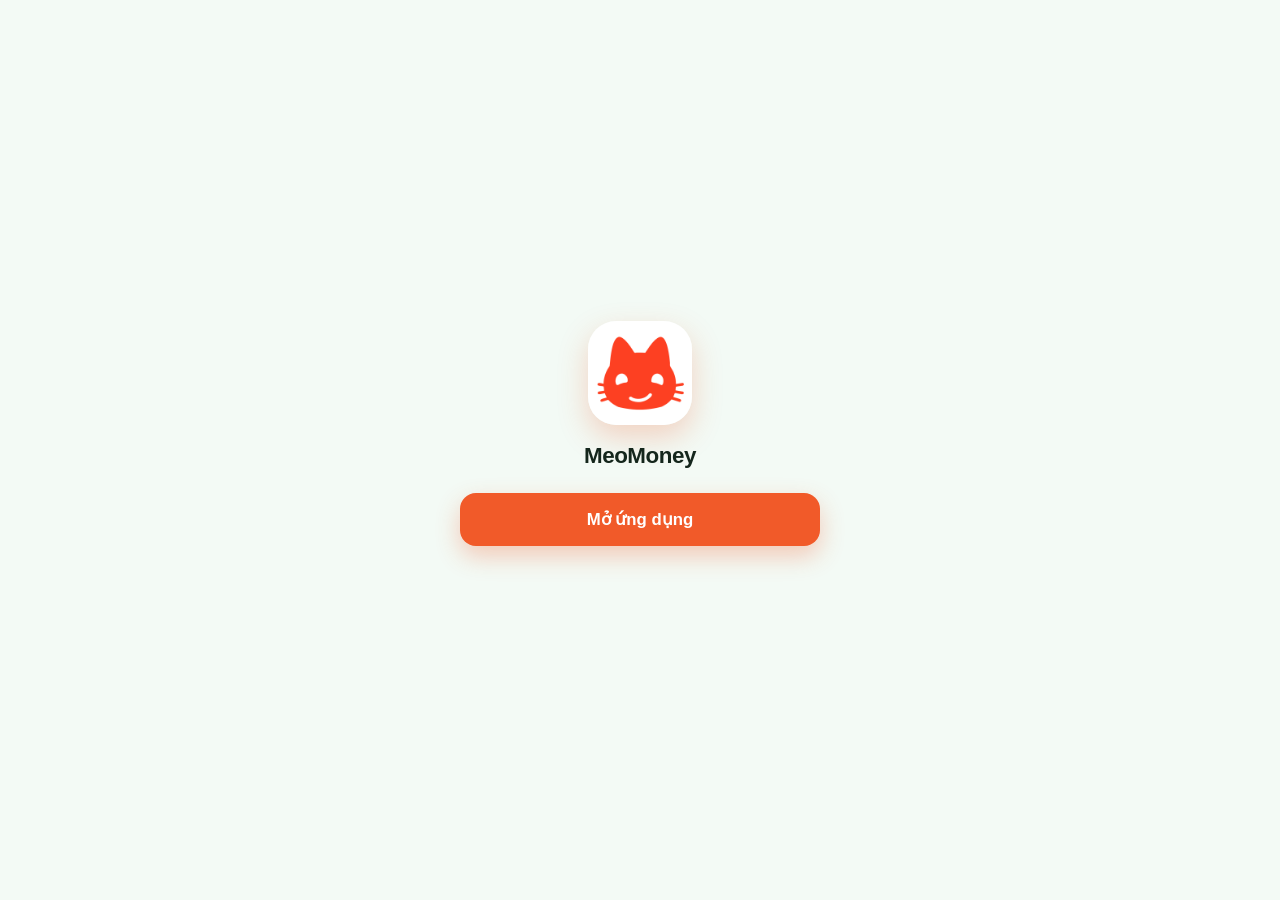
==== store.html @ c327f437 "Add store.html: minimal install page with Android/iOS-specific flow Co-Authored-By: Claude Sonnet 5 " ====
<!DOCTYPE html>
<html lang="vi">
<head>
<meta charset="UTF-8" />
<meta name="viewport" content="width=device-width, initial-scale=1, viewport-fit=cover" />
<title>MeoMoney</title>
<link rel="icon" href="icons/favicon-32.png" />
<style>
  :root {
    --bg: #f3faf5;
    --primary: #f15a29;
    --primary-dark: #c8451d;
    --text: #14261c;
    --text-muted: #6b7c73;
    --surface: #ffffff;
  }
  * { box-sizing: border-box; -webkit-tap-highlight-color: transparent; }
  html, body {
    margin: 0;
    height: 100%;
    background: var(--bg);
    color: var(--text);
    font-family: -apple-system, BlinkMacSystemFont, "Segoe UI", Roboto, sans-serif;
    touch-action: manipulation;
  }
  body {
    display: flex;
    align-items: center;
    justify-content: center;
    min-height: 100dvh;
    padding: 24px;
  }
  .card {
    width: 100%;
    max-width: 360px;
    display: flex;
    flex-direction: column;
    align-items: center;
    text-align: center;
    gap: 18px;
  }
  .icon {
    width: 104px;
    height: 104px;
    border-radius: 28px;
    box-shadow: 0 12px 30px rgba(241, 90, 41, 0.25);
  }
  h1 {
    margin: 0;
    font-size: 1.4rem;
    font-weight: 800;
    letter-spacing: -0.02em;
  }
  .btn {
    width: 100%;
    padding: 16px;
    border: none;
    border-radius: 16px;
    font-size: 1.05rem;
    font-weight: 700;
    cursor: pointer;
    transition: transform 0.15s ease, opacity 0.15s ease;
  }
  .btn:active { transform: scale(0.97); }
  .btn-primary {
    background: var(--primary);
    color: #fff;
    box-shadow: 0 10px 24px rgba(241, 90, 41, 0.3);
  }
  .btn-ghost {
    background: transparent;
    color: var(--text-muted);
    font-weight: 600;
    font-size: 0.95rem;
    padding: 8px;
  }
  .btn-link {
    background: var(--surface);
    color: var(--primary);
    border: 2px solid var(--primary);
  }
  .actions {
    width: 100%;
    display: flex;
    flex-direction: column;
    gap: 10px;
    margin-top: 6px;
  }
  .hint {
    font-size: 0.82rem;
    color: var(--text-muted);
    min-height: 1.2em;
  }

  .overlay {
    position: fixed;
    inset: 0;
    background: rgba(20, 38, 28, 0.55);
    display: flex;
    align-items: center;
    justify-content: center;
    padding: 20px;
    opacity: 0;
    pointer-events: none;
    transition: opacity 0.2s ease;
    z-index: 10;
  }
  .overlay.open { opacity: 1; pointer-events: auto; }
  .sheet {
    width: 100%;
    max-width: 400px;
    background: var(--surface);
    border-radius: 22px;
    padding: 18px;
    display: flex;
    flex-direction: column;
    gap: 14px;
    transform: translateY(12px);
    transition: transform 0.2s ease;
  }
  .overlay.open .sheet { transform: translateY(0); }
  .video-frame {
    width: 100%;
    aspect-ratio: 9 / 16;
    background: #0b0f0d;
    border-radius: 16px;
    overflow: hidden;
  }
  .video-frame video {
    width: 100%;
    height: 100%;
    object-fit: cover;
    display: block;
  }
  .video-placeholder {
    width: 100%;
    height: 100%;
    display: flex;
    align-items: center;
    justify-content: center;
    color: #ffffffaa;
    font-size: 0.85rem;
    text-align: center;
    padding: 20px;
  }
</style>
</head>
<body>

<div class="card">
  <img class="icon" src="icons/icon-512.png" alt="MeoMoney" />
  <h1>MeoMoney</h1>

  <div class="actions">
    <button id="installBtn" class="btn btn-primary">Cài đặt</button>
    <a id="openBtn" class="btn btn-link" href="https://meomoney.vercel.app/" style="text-decoration:none; display:none;">Mở ứng dụng</a>
  </div>
  <div id="hint" class="hint"></div>
</div>

<div id="videoOverlay" class="overlay">
  <div class="sheet">
    <div class="video-frame">
      <video id="tutorialVideo" playsinline controls style="display:none;"></video>
      <div id="videoPlaceholder" class="video-placeholder">Video hướng dẫn sẽ sớm cập nhật</div>
    </div>
    <a class="btn btn-link" href="https://meomoney.vercel.app/" style="text-decoration:none;">Truy cập ứng dụng</a>
    <button id="closeOverlay" class="btn btn-ghost">Đóng</button>
  </div>
</div>

<script>
  const APP_URL = "https://meomoney.vercel.app/";
  const IOS_TUTORIAL_VIDEO = ""; // set a video URL here when ready, e.g. "videos/ios-install.mp4"

  const ua = navigator.userAgent;
  const isIOS = /iPad|iPhone|iPod/.test(ua) || (ua.includes("Macintosh") && navigator.maxTouchPoints > 1);
  const isAndroid = /Android/.test(ua);

  const installBtn = document.getElementById("installBtn");
  const openBtn = document.getElementById("openBtn");
  const hint = document.getElementById("hint");
  const videoOverlay = document.getElementById("videoOverlay");
  const closeOverlay = document.getElementById("closeOverlay");
  const tutorialVideo = document.getElementById("tutorialVideo");
  const videoPlaceholder = document.getElementById("videoPlaceholder");

  let deferredPrompt = null;
  window.addEventListener("beforeinstallprompt", (e) => {
    e.preventDefault();
    deferredPrompt = e;
  });

  if (IOS_TUTORIAL_VIDEO) {
    tutorialVideo.src = IOS_TUTORIAL_VIDEO;
    tutorialVideo.style.display = "block";
    videoPlaceholder.style.display = "none";
  }

  if (isIOS) {
    installBtn.addEventListener("click", () => {
      videoOverlay.classList.add("open");
      if (IOS_TUTORIAL_VIDEO) tutorialVideo.play().catch(() => {});
    });
  } else if (isAndroid) {
    installBtn.addEventListener("click", async () => {
      if (deferredPrompt) {
        deferredPrompt.prompt();
        await deferredPrompt.userChoice;
        deferredPrompt = null;
      } else {
        window.location.href = APP_URL;
      }
    });
  } else {
    installBtn.textContent = "Mở ứng dụng";
    installBtn.addEventListener("click", () => {
      window.location.href = APP_URL;
    });
  }

  closeOverlay.addEventListener("click", () => {
    videoOverlay.classList.remove("open");
    tutorialVideo.pause();
  });
</script>
</body>
</html>
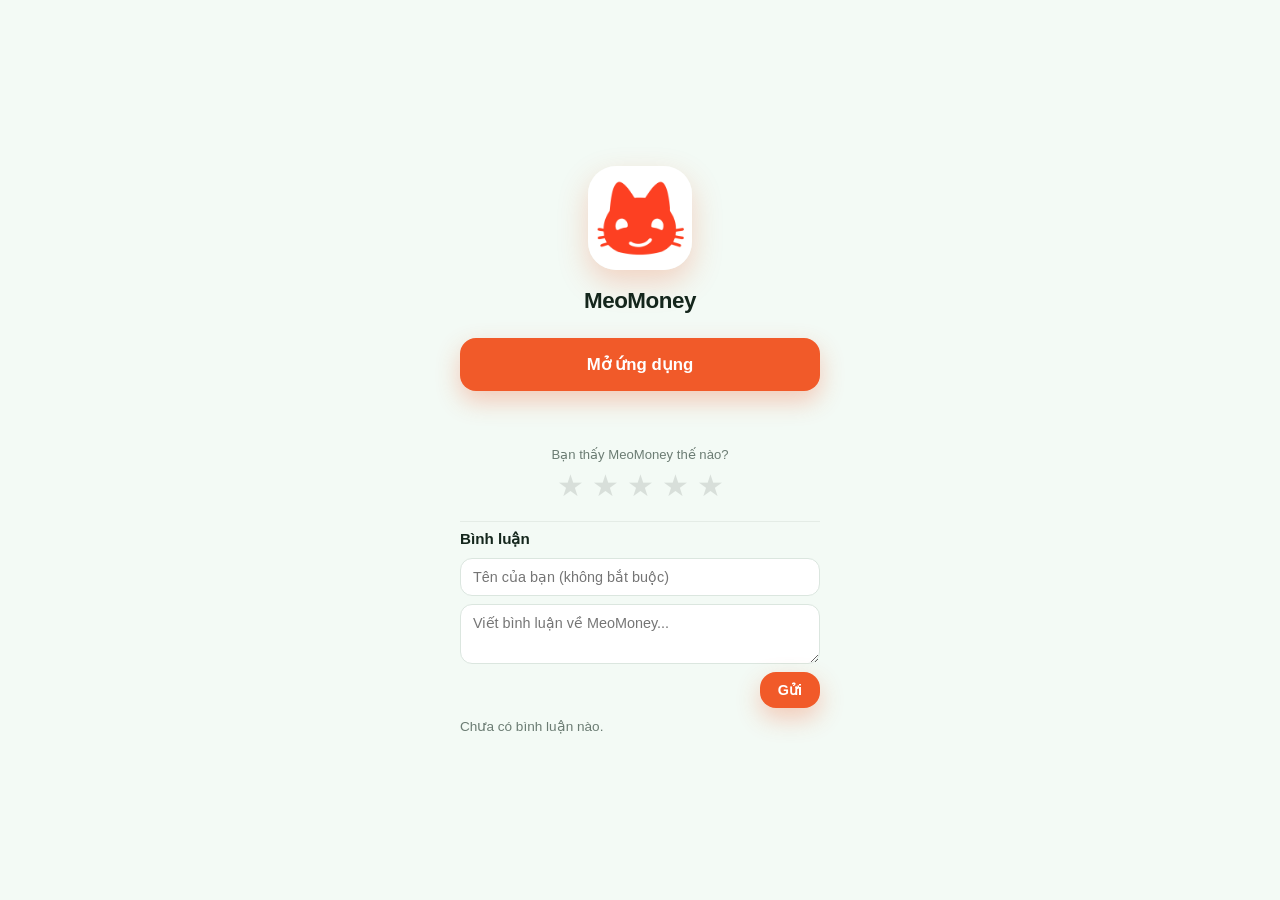
==== commit 8d80db96: "Add download/rating tracking and comments to store.html Push iOS tutorial sheet down from the top ed" ====
--- a/store.html
+++ b/store.html
@@ -92,14 +92,127 @@
     min-height: 1.2em;
   }
 
+  .stats {
+    display: flex;
+    align-items: center;
+    justify-content: center;
+    gap: 6px;
+    font-size: 0.85rem;
+    color: var(--text-muted);
+    min-height: 1.2em;
+  }
+  .stats strong { color: var(--text); }
+
+  .rating {
+    width: 100%;
+    display: flex;
+    flex-direction: column;
+    align-items: center;
+    gap: 6px;
+    padding-top: 4px;
+  }
+  .rating-label {
+    font-size: 0.82rem;
+    color: var(--text-muted);
+  }
+  .stars {
+    display: flex;
+    gap: 4px;
+  }
+  .star {
+    background: none;
+    border: none;
+    cursor: pointer;
+    padding: 2px;
+    font-size: 1.9rem;
+    line-height: 1;
+    color: #d8dfda;
+    transition: transform 0.15s ease, color 0.15s ease;
+  }
+  .star:active { transform: scale(0.9); }
+  .star.filled { color: #f5b301; }
+
+  .comments {
+    width: 100%;
+    display: flex;
+    flex-direction: column;
+    gap: 10px;
+    padding-top: 8px;
+    border-top: 1px solid #e4ece6;
+    text-align: left;
+  }
+  .comments h2 {
+    margin: 0;
+    font-size: 0.95rem;
+    font-weight: 800;
+  }
+  .comment-form {
+    display: flex;
+    flex-direction: column;
+    gap: 8px;
+  }
+  .comment-input,
+  .comment-textarea {
+    width: 100%;
+    border: 1.5px solid #dbe6df;
+    border-radius: 12px;
+    padding: 10px 12px;
+    font-size: 0.9rem;
+    font-family: inherit;
+    color: var(--text);
+    background: var(--surface);
+  }
+  .comment-input:focus,
+  .comment-textarea:focus {
+    outline: none;
+    border-color: var(--primary);
+  }
+  .comment-textarea {
+    resize: vertical;
+    min-height: 60px;
+  }
+  .comment-submit {
+    align-self: flex-end;
+    padding: 10px 18px;
+    width: auto;
+    font-size: 0.9rem;
+  }
+  .comment-list {
+    display: flex;
+    flex-direction: column;
+    gap: 10px;
+  }
+  .comment-item {
+    background: var(--surface);
+    border-radius: 14px;
+    padding: 10px 12px;
+  }
+  .comment-name {
+    font-size: 0.82rem;
+    font-weight: 700;
+    color: var(--text);
+  }
+  .comment-text {
+    font-size: 0.88rem;
+    color: var(--text);
+    margin-top: 2px;
+    white-space: pre-wrap;
+    word-break: break-word;
+  }
+  .comment-empty {
+    font-size: 0.85rem;
+    color: var(--text-muted);
+  }
+
   .overlay {
     position: fixed;
     inset: 0;
     background: rgba(20, 38, 28, 0.55);
     display: flex;
-    align-items: center;
+    align-items: flex-start;
     justify-content: center;
-    padding: 20px;
+    padding: max(56px, calc(28px + env(safe-area-inset-top))) 20px 20px;
+    overflow-y: auto;
     opacity: 0;
     pointer-events: none;
     transition: opacity 0.2s ease;
@@ -151,11 +264,36 @@
   <img class="icon" src="icons/icon-512.png" alt="MeoMoney" />
   <h1>MeoMoney</h1>
 
+  <div id="stats" class="stats" style="display:none;"></div>
+
   <div class="actions">
     <button id="installBtn" class="btn btn-primary">Cài đặt</button>
     <a id="openBtn" class="btn btn-link" href="https://meomoney.vercel.app/" style="text-decoration:none; display:none;">Mở ứng dụng</a>
   </div>
   <div id="hint" class="hint"></div>
+
+  <div class="rating">
+    <div id="ratingLabel" class="rating-label">Bạn thấy MeoMoney thế nào?</div>
+    <div id="stars" class="stars">
+      <button class="star" data-value="1">★</button>
+      <button class="star" data-value="2">★</button>
+      <button class="star" data-value="3">★</button>
+      <button class="star" data-value="4">★</button>
+      <button class="star" data-value="5">★</button>
+    </div>
+  </div>
+
+  <div class="comments">
+    <h2>Bình luận</h2>
+    <div class="comment-form">
+      <input id="commentName" class="comment-input" type="text" maxlength="40" placeholder="Tên của bạn (không bắt buộc)" />
+      <textarea id="commentText" class="comment-textarea" maxlength="300" placeholder="Viết bình luận về MeoMoney..."></textarea>
+      <button id="commentSubmit" class="btn btn-primary comment-submit">Gửi</button>
+    </div>
+    <div id="commentList" class="comment-list">
+      <div class="comment-empty">Chưa có bình luận nào.</div>
+    </div>
+  </div>
 </div>
 
 <div id="videoOverlay" class="overlay">
@@ -171,7 +309,8 @@
 
 <script>
   const APP_URL = "https://meomoney.vercel.app/";
-  const IOS_TUTORIAL_VIDEO = ""; // set a video URL here when ready, e.g. "videos/ios-install.mp4"
+  const IOS_TUTORIAL_VIDEO = "videos/ios-install.mp4";
+  const STORE_STATS_URL = "https://script.google.com/macros/s/AKfycbzGlQVuYVsHQZKaO_GQO5VMHYuMkmWqihlK2YItpGgTybbPs1zaGh6Bi5Y0TNkeDAfR/exec";
 
   const ua = navigator.userAgent;
   const isIOS = /iPad|iPhone|iPod/.test(ua) || (ua.includes("Macintosh") && navigator.maxTouchPoints > 1);
@@ -180,10 +319,111 @@
   const installBtn = document.getElementById("installBtn");
   const openBtn = document.getElementById("openBtn");
   const hint = document.getElementById("hint");
+  const statsEl = document.getElementById("stats");
+  const ratingLabel = document.getElementById("ratingLabel");
+  const starButtons = Array.from(document.querySelectorAll(".star"));
+  const commentNameEl = document.getElementById("commentName");
+  const commentTextEl = document.getElementById("commentText");
+  const commentSubmitEl = document.getElementById("commentSubmit");
+  const commentListEl = document.getElementById("commentList");
   const videoOverlay = document.getElementById("videoOverlay");
   const closeOverlay = document.getElementById("closeOverlay");
   const tutorialVideo = document.getElementById("tutorialVideo");
   const videoPlaceholder = document.getElementById("videoPlaceholder");
+
+  const DEVICE_ID_KEY = "sotuchi.deviceId";
+  function getDeviceId() {
+    let id = localStorage.getItem(DEVICE_ID_KEY);
+    if (!id) {
+      id = Math.random().toString(36).slice(2, 8).toUpperCase();
+      localStorage.setItem(DEVICE_ID_KEY, id);
+    }
+    return id;
+  }
+
+  function renderStats(data) {
+    if (!data) return;
+    const parts = [];
+    if (data.ratingCount > 0) parts.push(`⭐ <strong>${data.avgRating}</strong> (${data.ratingCount} đánh giá)`);
+    if (data.downloads > 0) parts.push(`<strong>${data.downloads}</strong> lượt tải`);
+    if (parts.length) {
+      statsEl.innerHTML = parts.join(" · ");
+      statsEl.style.display = "flex";
+    }
+    if (data.comments) renderComments(data.comments);
+  }
+
+  function escapeHtml(str) {
+    const div = document.createElement("div");
+    div.textContent = str;
+    return div.innerHTML;
+  }
+
+  function renderComments(comments) {
+    if (!comments.length) {
+      commentListEl.innerHTML = '<div class="comment-empty">Chưa có bình luận nào.</div>';
+      return;
+    }
+    commentListEl.innerHTML = comments
+      .map((c) => {
+        const ten = escapeHtml(c.ten || "Người dùng ẩn danh");
+        const noiDung = escapeHtml(c.noiDung || "");
+        return `<div class="comment-item"><div class="comment-name">${ten}</div><div class="comment-text">${noiDung}</div></div>`;
+      })
+      .join("");
+  }
+
+  function highlightStars(value) {
+    starButtons.forEach((btn) => {
+      btn.classList.toggle("filled", Number(btn.dataset.value) <= value);
+    });
+  }
+
+  const MY_RATING_KEY = "sotuchi.myRating";
+  const myRating = Number(localStorage.getItem(MY_RATING_KEY) || 0);
+  if (myRating > 0) {
+    highlightStars(myRating);
+    ratingLabel.textContent = "Cảm ơn bạn đã đánh giá!";
+  }
+
+  function callStoreStats(params) {
+    if (!STORE_STATS_URL) return Promise.resolve(null);
+    const query = new URLSearchParams(params).toString();
+    return fetch(`${STORE_STATS_URL}?${query}`)
+      .then((res) => res.json())
+      .catch(() => null);
+  }
+
+  callStoreStats({}).then(renderStats);
+
+  starButtons.forEach((btn) => {
+    btn.addEventListener("click", () => {
+      const value = Number(btn.dataset.value);
+      highlightStars(value);
+      localStorage.setItem(MY_RATING_KEY, String(value));
+      ratingLabel.textContent = "Cảm ơn bạn đã đánh giá!";
+      callStoreStats({ action: "rate", deviceId: getDeviceId(), stars: value }).then(renderStats);
+    });
+  });
+
+  function logDownload() {
+    callStoreStats({ action: "download", deviceId: getDeviceId() }).then(renderStats);
+  }
+
+  commentSubmitEl.addEventListener("click", () => {
+    const text = commentTextEl.value.trim();
+    if (!text) return;
+    const name = commentNameEl.value.trim();
+    commentSubmitEl.disabled = true;
+    callStoreStats({ action: "comment", deviceId: getDeviceId(), name, text })
+      .then((data) => {
+        renderStats(data);
+        commentTextEl.value = "";
+      })
+      .finally(() => {
+        commentSubmitEl.disabled = false;
+      });
+  });
 
   let deferredPrompt = null;
   window.addEventListener("beforeinstallprompt", (e) => {
@@ -202,8 +442,12 @@
       videoOverlay.classList.add("open");
       if (IOS_TUTORIAL_VIDEO) tutorialVideo.play().catch(() => {});
     });
+    document.querySelector('.sheet a[href="https://meomoney.vercel.app/"]').addEventListener("click", () => {
+      logDownload();
+    });
   } else if (isAndroid) {
     installBtn.addEventListener("click", async () => {
+      logDownload();
       if (deferredPrompt) {
         deferredPrompt.prompt();
         await deferredPrompt.userChoice;
@@ -215,6 +459,7 @@
   } else {
     installBtn.textContent = "Mở ứng dụng";
     installBtn.addEventListener("click", () => {
+      logDownload();
       window.location.href = APP_URL;
     });
   }
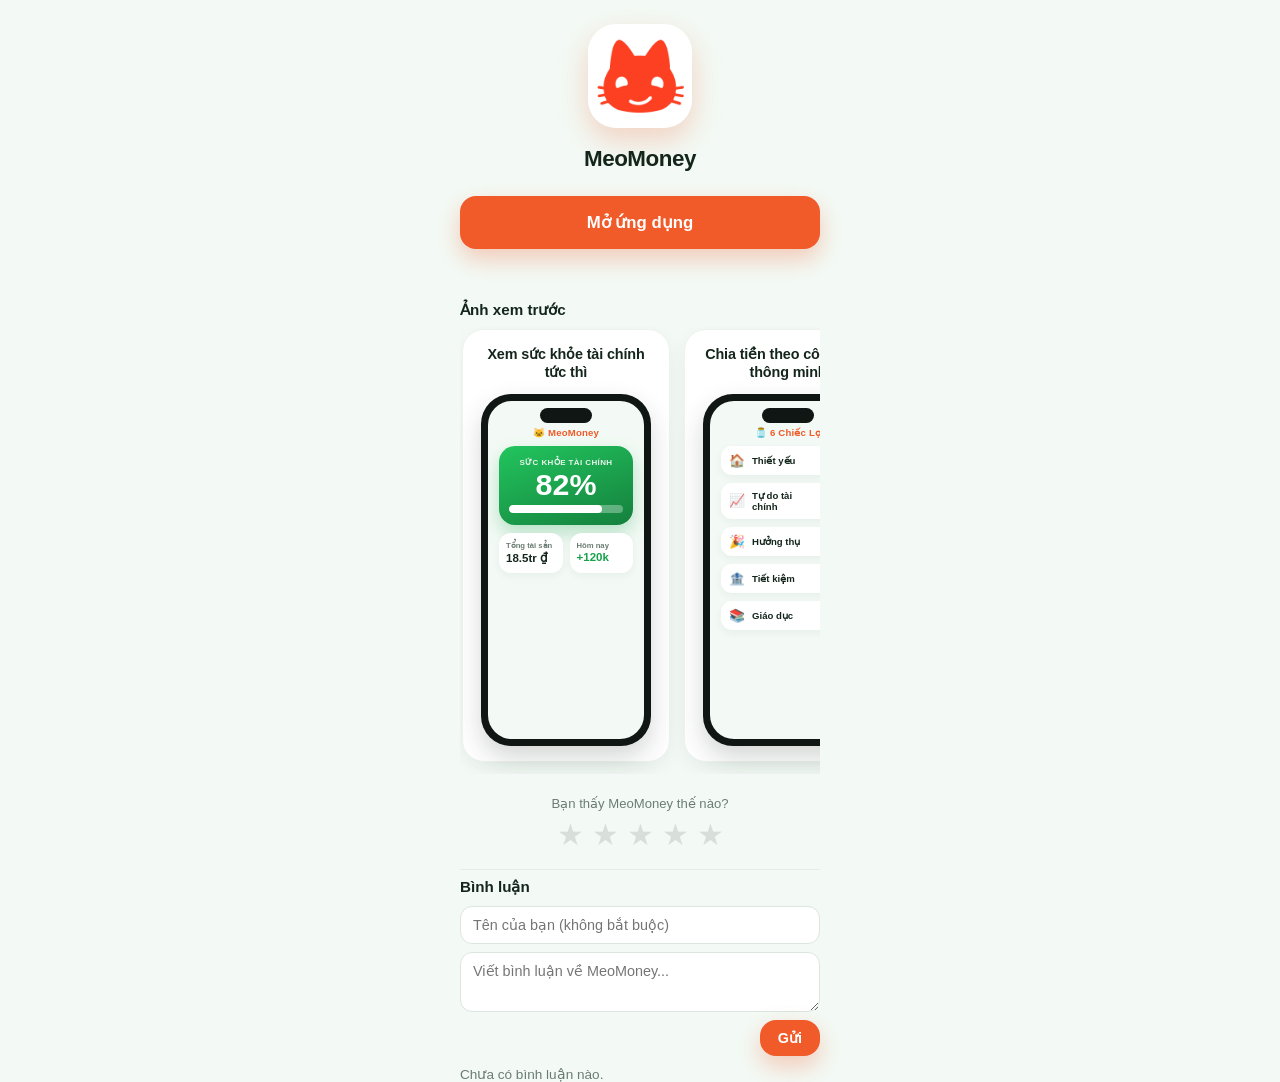
==== commit 50d6fdb3: "Store: App Store-style preview gallery + starred reviews with owner replies store.html: - Add a hori" ====
--- a/store.html
+++ b/store.html
@@ -25,10 +25,9 @@
   }
   body {
     display: flex;
-    align-items: center;
     justify-content: center;
     min-height: 100dvh;
-    padding: 24px;
+    padding: max(24px, env(safe-area-inset-top)) 24px max(24px, env(safe-area-inset-bottom));
   }
   .card {
     width: 100%;
@@ -38,6 +37,10 @@
     align-items: center;
     text-align: center;
     gap: 18px;
+    /* margin auto canh giữa dọc khi nội dung ngắn, nhưng khi nội dung cao hơn
+       màn hình thì margin thu về 0 và trang cuộn được lên đỉnh -> icon không
+       còn bị cắt bởi cạnh trên (lỗi cũ do align-items:center trên body). */
+    margin: auto 0;
   }
   .icon {
     width: 104px;
@@ -204,6 +207,118 @@
     color: var(--text-muted);
   }
 
+  /* ---- Thư viện ảnh xem trước kiểu App Store ---- */
+  .shots-wrap { width: 100%; }
+  .shots-title {
+    font-size: 0.95rem;
+    font-weight: 800;
+    text-align: left;
+    margin-bottom: 8px;
+  }
+  .shots {
+    display: flex;
+    gap: 14px;
+    overflow-x: auto;
+    scroll-snap-type: x mandatory;
+    padding: 2px 2px 12px;
+    scrollbar-width: none;
+  }
+  .shots::-webkit-scrollbar { display: none; }
+  .shot {
+    flex: 0 0 auto;
+    width: 208px;
+    scroll-snap-align: center;
+    background: #fff;
+    border: 1px solid #eef3f0;
+    border-radius: 22px;
+    padding: 15px 14px;
+    display: flex;
+    flex-direction: column;
+    align-items: center;
+    gap: 13px;
+    box-shadow: 0 6px 18px rgba(20, 40, 30, 0.05);
+  }
+  .shot-cap {
+    font-size: 0.9rem;
+    font-weight: 800;
+    line-height: 1.25;
+    letter-spacing: -0.01em;
+    min-height: 2.3em;
+    display: flex;
+    align-items: center;
+    text-align: center;
+  }
+  .phone {
+    position: relative;
+    width: 170px;
+    aspect-ratio: 170 / 352;
+    background: #101613;
+    border-radius: 30px;
+    padding: 7px;
+    box-shadow: 0 12px 26px rgba(20, 40, 30, 0.18);
+  }
+  .phone::before {
+    content: "";
+    position: absolute;
+    top: 14px; left: 50%; transform: translateX(-50%);
+    width: 52px; height: 15px;
+    background: #101613; border-radius: 9px; z-index: 3;
+  }
+  .screen {
+    width: 100%; height: 100%;
+    border-radius: 24px;
+    overflow: hidden;
+    background: var(--bg);
+    display: flex; flex-direction: column;
+    padding: 26px 11px 11px;
+    gap: 8px;
+  }
+  .screen-brand { font-size: 0.6rem; font-weight: 800; color: var(--primary); text-align: center; letter-spacing: 0.02em; }
+  .m-health {
+    border-radius: 16px; padding: 12px 10px; text-align: center; color: #fff;
+    background: linear-gradient(160deg, #22c55e, #15803d);
+    box-shadow: 0 8px 18px rgba(22, 163, 74, 0.28);
+  }
+  .m-health .lbl { font-size: 0.5rem; font-weight: 700; opacity: 0.9; letter-spacing: 0.05em; }
+  .m-health .pct { font-size: 1.9rem; font-weight: 900; line-height: 1.15; }
+  .m-bar { height: 8px; border-radius: 99px; background: rgba(255, 255, 255, 0.32); margin-top: 3px; overflow: hidden; }
+  .m-bar > i { display: block; height: 100%; background: #fff; border-radius: 99px; }
+  .m-cards { display: flex; gap: 7px; }
+  .m-card { flex: 1; background: #fff; border-radius: 12px; padding: 8px 7px; box-shadow: 0 3px 8px rgba(20, 40, 30, 0.05); text-align: left; }
+  .m-card .k { font-size: 0.48rem; color: var(--text-muted); font-weight: 600; }
+  .m-card .v { font-size: 0.72rem; font-weight: 800; margin-top: 1px; }
+  .m-card .v.green { color: #16a34a; }
+  .m-jar { display: flex; align-items: center; gap: 7px; background: #fff; border-radius: 11px; padding: 7px 8px; box-shadow: 0 3px 8px rgba(20, 40, 30, 0.05); }
+  .m-jar .ic { font-size: 0.8rem; }
+  .m-jar .nm { flex: 1; font-size: 0.6rem; font-weight: 700; text-align: left; }
+  .m-jar .pc { font-size: 0.62rem; font-weight: 800; color: var(--primary); }
+  .m-donut {
+    width: 88px; height: 88px; border-radius: 50%; margin: 4px auto;
+    background: conic-gradient(#f97316 0 40%, #0ea5e9 40% 65%, #8b5cf6 65% 85%, #22c55e 85% 100%);
+    display: flex; align-items: center; justify-content: center;
+  }
+  .m-donut > span { width: 52px; height: 52px; border-radius: 50%; background: var(--bg); display: flex; align-items: center; justify-content: center; font-size: 0.55rem; font-weight: 800; color: var(--text-muted); }
+  .m-legend { display: flex; flex-direction: column; gap: 4px; }
+  .m-leg { display: flex; align-items: center; gap: 6px; font-size: 0.56rem; font-weight: 600; text-align: left; }
+  .m-leg i { width: 8px; height: 8px; border-radius: 3px; flex-shrink: 0; }
+  .m-goal { background: #fff; border-radius: 14px; padding: 11px 10px; box-shadow: 0 3px 8px rgba(20, 40, 30, 0.05); text-align: left; }
+  .m-goal .gn { font-size: 0.68rem; font-weight: 800; }
+  .m-goal .gp { font-size: 0.48rem; color: var(--text-muted); margin: 2px 0 7px; }
+  .m-goal .gbar { height: 9px; border-radius: 99px; background: #eef3f0; overflow: hidden; }
+  .m-goal .gbar > i { display: block; height: 100%; width: 65%; border-radius: 99px; background: linear-gradient(90deg, #4ade80, #16a34a); }
+  .m-goal .gv { display: flex; justify-content: space-between; font-size: 0.55rem; font-weight: 700; margin-top: 5px; }
+
+  /* ---- Thẻ bình luận: sao + phản hồi của chủ shop ---- */
+  .comment-head { display: flex; align-items: center; justify-content: space-between; gap: 8px; }
+  .comment-stars { font-size: 0.78rem; letter-spacing: 1px; color: #f5b301; white-space: nowrap; }
+  .comment-stars .off { color: #e0e6e2; }
+  .comment-reply {
+    margin-top: 8px; background: #f3faf5; border-left: 3px solid var(--primary);
+    border-radius: 8px; padding: 7px 9px;
+  }
+  .comment-reply-head { font-size: 0.74rem; font-weight: 800; color: var(--primary); }
+  .comment-reply-text { font-size: 0.83rem; margin-top: 2px; white-space: pre-wrap; word-break: break-word; }
+
   .overlay {
     position: fixed;
     inset: 0;
@@ -271,6 +386,67 @@
     <a id="openBtn" class="btn btn-link" href="https://meomoney.vercel.app/" style="text-decoration:none; display:none;">Mở ứng dụng</a>
   </div>
   <div id="hint" class="hint"></div>
+
+  <div class="shots-wrap">
+    <div class="shots-title">Ảnh xem trước</div>
+    <div class="shots">
+      <div class="shot">
+        <div class="shot-cap">Xem sức khỏe tài chính tức thì</div>
+        <div class="phone"><div class="screen">
+          <div class="screen-brand">🐱 MeoMoney</div>
+          <div class="m-health">
+            <div class="lbl">SỨC KHỎE TÀI CHÍNH</div>
+            <div class="pct">82%</div>
+            <div class="m-bar"><i style="width:82%"></i></div>
+          </div>
+          <div class="m-cards">
+            <div class="m-card"><div class="k">Tổng tài sản</div><div class="v">18.5tr ₫</div></div>
+            <div class="m-card"><div class="k">Hôm nay</div><div class="v green">+120k</div></div>
+          </div>
+        </div></div>
+      </div>
+
+      <div class="shot">
+        <div class="shot-cap">Chia tiền theo công thức thông minh</div>
+        <div class="phone"><div class="screen">
+          <div class="screen-brand">🫙 6 Chiếc Lọ</div>
+          <div class="m-jar"><span class="ic">🏠</span><span class="nm">Thiết yếu</span><span class="pc">55%</span></div>
+          <div class="m-jar"><span class="ic">📈</span><span class="nm">Tự do tài chính</span><span class="pc">10%</span></div>
+          <div class="m-jar"><span class="ic">🎉</span><span class="nm">Hưởng thụ</span><span class="pc">10%</span></div>
+          <div class="m-jar"><span class="ic">🏦</span><span class="nm">Tiết kiệm</span><span class="pc">10%</span></div>
+          <div class="m-jar"><span class="ic">📚</span><span class="nm">Giáo dục</span><span class="pc">10%</span></div>
+        </div></div>
+      </div>
+
+      <div class="shot">
+        <div class="shot-cap">Thống kê trực quan mỗi tháng</div>
+        <div class="phone"><div class="screen">
+          <div class="screen-brand">Thống kê tháng 7</div>
+          <div class="m-donut"><span>Chi</span></div>
+          <div class="m-legend">
+            <div class="m-leg"><i style="background:#f97316"></i>Ăn uống · 40%</div>
+            <div class="m-leg"><i style="background:#0ea5e9"></i>Đi lại · 25%</div>
+            <div class="m-leg"><i style="background:#8b5cf6"></i>Mua sắm · 20%</div>
+            <div class="m-leg"><i style="background:#22c55e"></i>Khác · 15%</div>
+          </div>
+        </div></div>
+      </div>
+
+      <div class="shot">
+        <div class="shot-cap">Đặt mục tiêu, giữ kỷ luật</div>
+        <div class="phone"><div class="screen">
+          <div class="screen-brand">🎯 Mục tiêu</div>
+          <div class="m-goal">
+            <div class="gn">Mua laptop</div>
+            <div class="gp">Tiến độ tiết kiệm</div>
+            <div class="gbar"><i></i></div>
+            <div class="gv"><span>19.5tr ₫</span><span>30tr ₫</span></div>
+          </div>
+          <div class="m-jar"><span class="ic">📅</span><span class="nm">Giai đoạn 2 / 3</span><span class="pc">65%</span></div>
+        </div></div>
+      </div>
+    </div>
+  </div>
 
   <div class="rating">
     <div id="ratingLabel" class="rating-label">Bạn thấy MeoMoney thế nào?</div>
@@ -359,6 +535,12 @@
     return div.innerHTML;
   }
 
+  function starsMarkup(sao) {
+    sao = Math.max(0, Math.min(5, Number(sao) || 0));
+    if (!sao) return "";
+    return `<span class="comment-stars">${"★".repeat(sao)}<span class="off">${"★".repeat(5 - sao)}</span></span>`;
+  }
+
   function renderComments(comments) {
     if (!comments.length) {
       commentListEl.innerHTML = '<div class="comment-empty">Chưa có bình luận nào.</div>';
@@ -368,7 +550,15 @@
       .map((c) => {
         const ten = escapeHtml(c.ten || "Người dùng ẩn danh");
         const noiDung = escapeHtml(c.noiDung || "");
-        return `<div class="comment-item"><div class="comment-name">${ten}</div><div class="comment-text">${noiDung}</div></div>`;
+        const reply = escapeHtml(c.phanHoi || "");
+        const replyHtml = reply
+          ? `<div class="comment-reply"><div class="comment-reply-head">🐱 Phản hồi từ MeoMoney</div><div class="comment-reply-text">${reply}</div></div>`
+          : "";
+        return `<div class="comment-item">
+          <div class="comment-head"><span class="comment-name">${ten}</span>${starsMarkup(c.sao)}</div>
+          <div class="comment-text">${noiDung}</div>
+          ${replyHtml}
+        </div>`;
       })
       .join("");
   }
@@ -410,15 +600,32 @@
     callStoreStats({ action: "download", deviceId: getDeviceId() }).then(renderStats);
   }
 
+  const MY_COMMENT_KEY = "sotuchi.myComment";
+  const savedComment = localStorage.getItem(MY_COMMENT_KEY);
+  if (savedComment) {
+    commentTextEl.value = savedComment;
+    commentSubmitEl.textContent = "Cập nhật";
+  }
+
   commentSubmitEl.addEventListener("click", () => {
     const text = commentTextEl.value.trim();
     if (!text) return;
+    const stars = Number(localStorage.getItem(MY_RATING_KEY) || 0);
+    if (!stars) {
+      ratingLabel.textContent = "Hãy chọn số sao trước khi gửi nhé!";
+      ratingLabel.style.color = "var(--primary)";
+      document.querySelector(".rating").scrollIntoView({ behavior: "smooth", block: "center" });
+      return;
+    }
     const name = commentNameEl.value.trim();
     commentSubmitEl.disabled = true;
-    callStoreStats({ action: "comment", deviceId: getDeviceId(), name, text })
+    callStoreStats({ action: "comment", deviceId: getDeviceId(), name, text, stars })
       .then((data) => {
         renderStats(data);
-        commentTextEl.value = "";
+        localStorage.setItem(MY_COMMENT_KEY, text);
+        commentSubmitEl.textContent = "Cập nhật";
+        ratingLabel.textContent = "Cảm ơn bạn đã đánh giá!";
+        ratingLabel.style.color = "";
       })
       .finally(() => {
         commentSubmitEl.disabled = false;
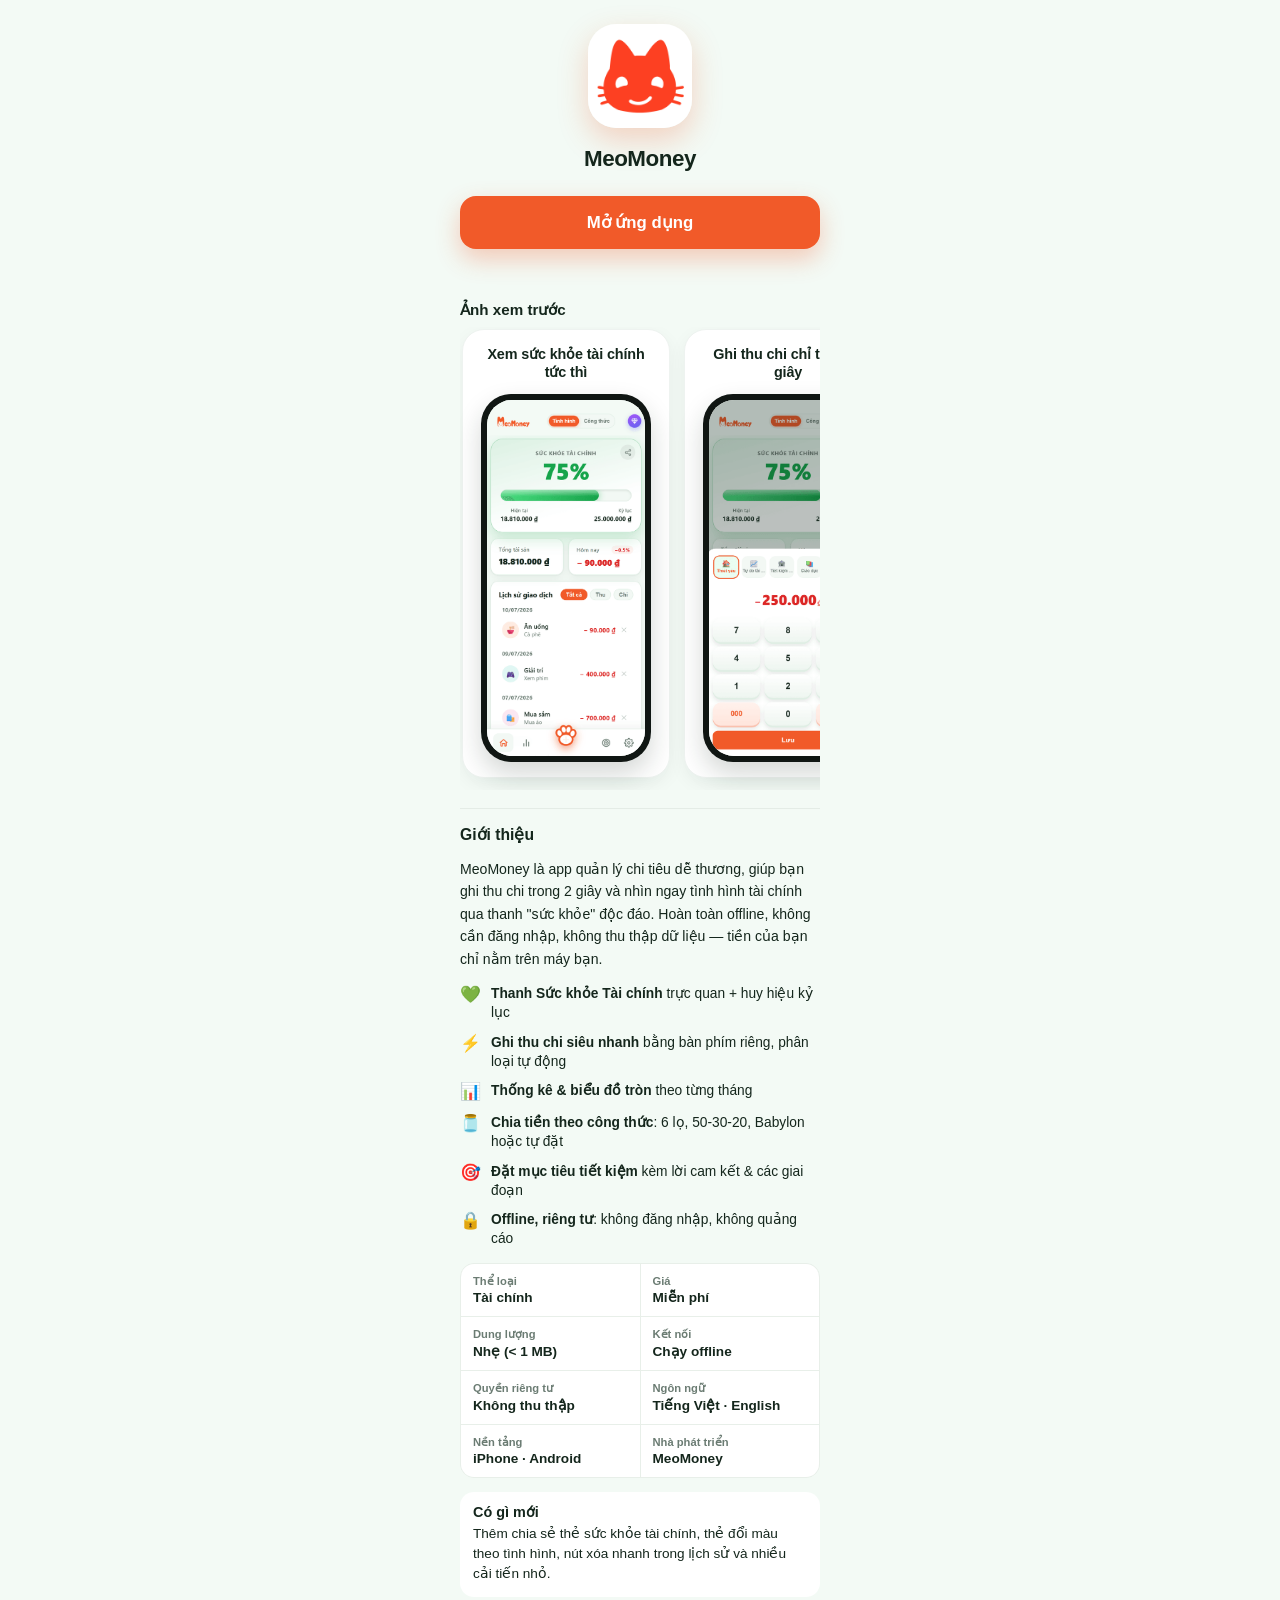
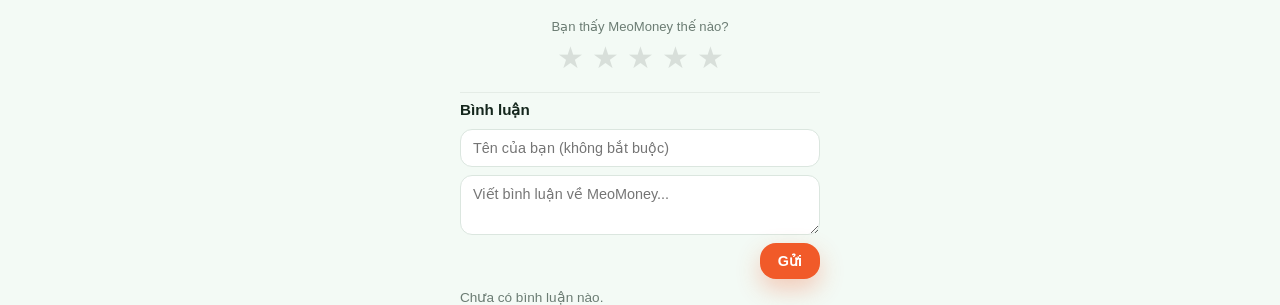
==== commit 2b9208d7: "Store: real app screenshots in phone frames + Play/App Store-style info - Replace hand-drawn CSS moc" ====
--- a/store.html
+++ b/store.html
@@ -249,64 +249,52 @@
     text-align: center;
   }
   .phone {
-    position: relative;
     width: 170px;
-    aspect-ratio: 170 / 352;
+    aspect-ratio: 390 / 844;
     background: #101613;
     border-radius: 30px;
-    padding: 7px;
+    padding: 6px;
     box-shadow: 0 12px 26px rgba(20, 40, 30, 0.18);
-  }
-  .phone::before {
-    content: "";
-    position: absolute;
-    top: 14px; left: 50%; transform: translateX(-50%);
-    width: 52px; height: 15px;
-    background: #101613; border-radius: 9px; z-index: 3;
   }
   .screen {
     width: 100%; height: 100%;
-    border-radius: 24px;
+    border-radius: 25px;
     overflow: hidden;
     background: var(--bg);
-    display: flex; flex-direction: column;
-    padding: 26px 11px 11px;
-    gap: 8px;
-  }
-  .screen-brand { font-size: 0.6rem; font-weight: 800; color: var(--primary); text-align: center; letter-spacing: 0.02em; }
-  .m-health {
-    border-radius: 16px; padding: 12px 10px; text-align: center; color: #fff;
-    background: linear-gradient(160deg, #22c55e, #15803d);
-    box-shadow: 0 8px 18px rgba(22, 163, 74, 0.28);
-  }
-  .m-health .lbl { font-size: 0.5rem; font-weight: 700; opacity: 0.9; letter-spacing: 0.05em; }
-  .m-health .pct { font-size: 1.9rem; font-weight: 900; line-height: 1.15; }
-  .m-bar { height: 8px; border-radius: 99px; background: rgba(255, 255, 255, 0.32); margin-top: 3px; overflow: hidden; }
-  .m-bar > i { display: block; height: 100%; background: #fff; border-radius: 99px; }
-  .m-cards { display: flex; gap: 7px; }
-  .m-card { flex: 1; background: #fff; border-radius: 12px; padding: 8px 7px; box-shadow: 0 3px 8px rgba(20, 40, 30, 0.05); text-align: left; }
-  .m-card .k { font-size: 0.48rem; color: var(--text-muted); font-weight: 600; }
-  .m-card .v { font-size: 0.72rem; font-weight: 800; margin-top: 1px; }
-  .m-card .v.green { color: #16a34a; }
-  .m-jar { display: flex; align-items: center; gap: 7px; background: #fff; border-radius: 11px; padding: 7px 8px; box-shadow: 0 3px 8px rgba(20, 40, 30, 0.05); }
-  .m-jar .ic { font-size: 0.8rem; }
-  .m-jar .nm { flex: 1; font-size: 0.6rem; font-weight: 700; text-align: left; }
-  .m-jar .pc { font-size: 0.62rem; font-weight: 800; color: var(--primary); }
-  .m-donut {
-    width: 88px; height: 88px; border-radius: 50%; margin: 4px auto;
-    background: conic-gradient(#f97316 0 40%, #0ea5e9 40% 65%, #8b5cf6 65% 85%, #22c55e 85% 100%);
-    display: flex; align-items: center; justify-content: center;
-  }
-  .m-donut > span { width: 52px; height: 52px; border-radius: 50%; background: var(--bg); display: flex; align-items: center; justify-content: center; font-size: 0.55rem; font-weight: 800; color: var(--text-muted); }
-  .m-legend { display: flex; flex-direction: column; gap: 4px; }
-  .m-leg { display: flex; align-items: center; gap: 6px; font-size: 0.56rem; font-weight: 600; text-align: left; }
-  .m-leg i { width: 8px; height: 8px; border-radius: 3px; flex-shrink: 0; }
-  .m-goal { background: #fff; border-radius: 14px; padding: 11px 10px; box-shadow: 0 3px 8px rgba(20, 40, 30, 0.05); text-align: left; }
-  .m-goal .gn { font-size: 0.68rem; font-weight: 800; }
-  .m-goal .gp { font-size: 0.48rem; color: var(--text-muted); margin: 2px 0 7px; }
-  .m-goal .gbar { height: 9px; border-radius: 99px; background: #eef3f0; overflow: hidden; }
-  .m-goal .gbar > i { display: block; height: 100%; width: 65%; border-radius: 99px; background: linear-gradient(90deg, #4ade80, #16a34a); }
-  .m-goal .gv { display: flex; justify-content: space-between; font-size: 0.55rem; font-weight: 700; margin-top: 5px; }
+  }
+  .screen img { width: 100%; height: 100%; object-fit: cover; object-position: top center; display: block; }
+
+  /* ---- Giới thiệu + thông tin ứng dụng (kiểu Google Play / App Store) ---- */
+  .about {
+    width: 100%;
+    text-align: left;
+    border-top: 1px solid #e4ece6;
+    padding-top: 16px;
+    display: flex;
+    flex-direction: column;
+    gap: 14px;
+  }
+  .about-h { margin: 0; font-size: 0.98rem; font-weight: 800; }
+  .about-desc { margin: 0; font-size: 0.88rem; line-height: 1.6; color: var(--text); }
+  .feat-list { list-style: none; margin: 0; padding: 0; display: flex; flex-direction: column; gap: 10px; }
+  .feat-list li { display: flex; gap: 10px; align-items: flex-start; font-size: 0.86rem; line-height: 1.4; }
+  .feat-list li b { font-weight: 700; }
+  .feat-ic { font-size: 1.05rem; flex-shrink: 0; line-height: 1.3; }
+  .info-grid {
+    display: grid;
+    grid-template-columns: 1fr 1fr;
+    gap: 1px;
+    background: #e8efe9;
+    border: 1px solid #e8efe9;
+    border-radius: 14px;
+    overflow: hidden;
+  }
+  .info-cell { background: var(--surface); padding: 11px 12px; display: flex; flex-direction: column; gap: 2px; }
+  .info-cell .ic { font-size: 0.7rem; color: var(--text-muted); font-weight: 600; }
+  .info-cell .iv { font-size: 0.85rem; font-weight: 800; }
+  .whatsnew { background: var(--surface); border-radius: 14px; padding: 12px 13px; }
+  .whatsnew b { display: block; font-size: 0.9rem; margin-bottom: 4px; }
+  .whatsnew p { margin: 0; font-size: 0.85rem; line-height: 1.5; color: var(--text); }
 
   /* ---- Thẻ bình luận: sao + phản hồi của chủ shop ---- */
   .comment-head { display: flex; align-items: center; justify-content: space-between; gap: 8px; }
@@ -392,59 +380,54 @@
     <div class="shots">
       <div class="shot">
         <div class="shot-cap">Xem sức khỏe tài chính tức thì</div>
-        <div class="phone"><div class="screen">
-          <div class="screen-brand">🐱 MeoMoney</div>
-          <div class="m-health">
-            <div class="lbl">SỨC KHỎE TÀI CHÍNH</div>
-            <div class="pct">82%</div>
-            <div class="m-bar"><i style="width:82%"></i></div>
-          </div>
-          <div class="m-cards">
-            <div class="m-card"><div class="k">Tổng tài sản</div><div class="v">18.5tr ₫</div></div>
-            <div class="m-card"><div class="k">Hôm nay</div><div class="v green">+120k</div></div>
-          </div>
-        </div></div>
+        <div class="phone"><div class="screen"><img src="store-previews/1-health.png" alt="Thanh sức khỏe tài chính" loading="lazy" /></div></div>
       </div>
-
+      <div class="shot">
+        <div class="shot-cap">Ghi thu chi chỉ trong 2 giây</div>
+        <div class="phone"><div class="screen"><img src="store-previews/2-quickadd.png" alt="Ghi thu chi nhanh" loading="lazy" /></div></div>
+      </div>
       <div class="shot">
         <div class="shot-cap">Chia tiền theo công thức thông minh</div>
-        <div class="phone"><div class="screen">
-          <div class="screen-brand">🫙 6 Chiếc Lọ</div>
-          <div class="m-jar"><span class="ic">🏠</span><span class="nm">Thiết yếu</span><span class="pc">55%</span></div>
-          <div class="m-jar"><span class="ic">📈</span><span class="nm">Tự do tài chính</span><span class="pc">10%</span></div>
-          <div class="m-jar"><span class="ic">🎉</span><span class="nm">Hưởng thụ</span><span class="pc">10%</span></div>
-          <div class="m-jar"><span class="ic">🏦</span><span class="nm">Tiết kiệm</span><span class="pc">10%</span></div>
-          <div class="m-jar"><span class="ic">📚</span><span class="nm">Giáo dục</span><span class="pc">10%</span></div>
-        </div></div>
+        <div class="phone"><div class="screen"><img src="store-previews/3-formula.png" alt="Chia tiền theo công thức" loading="lazy" /></div></div>
       </div>
-
       <div class="shot">
         <div class="shot-cap">Thống kê trực quan mỗi tháng</div>
-        <div class="phone"><div class="screen">
-          <div class="screen-brand">Thống kê tháng 7</div>
-          <div class="m-donut"><span>Chi</span></div>
-          <div class="m-legend">
-            <div class="m-leg"><i style="background:#f97316"></i>Ăn uống · 40%</div>
-            <div class="m-leg"><i style="background:#0ea5e9"></i>Đi lại · 25%</div>
-            <div class="m-leg"><i style="background:#8b5cf6"></i>Mua sắm · 20%</div>
-            <div class="m-leg"><i style="background:#22c55e"></i>Khác · 15%</div>
-          </div>
-        </div></div>
+        <div class="phone"><div class="screen"><img src="store-previews/4-stats.png" alt="Thống kê chi tiêu" loading="lazy" /></div></div>
       </div>
-
       <div class="shot">
         <div class="shot-cap">Đặt mục tiêu, giữ kỷ luật</div>
-        <div class="phone"><div class="screen">
-          <div class="screen-brand">🎯 Mục tiêu</div>
-          <div class="m-goal">
-            <div class="gn">Mua laptop</div>
-            <div class="gp">Tiến độ tiết kiệm</div>
-            <div class="gbar"><i></i></div>
-            <div class="gv"><span>19.5tr ₫</span><span>30tr ₫</span></div>
-          </div>
-          <div class="m-jar"><span class="ic">📅</span><span class="nm">Giai đoạn 2 / 3</span><span class="pc">65%</span></div>
-        </div></div>
+        <div class="phone"><div class="screen"><img src="store-previews/5-goals.png" alt="Mục tiêu tiết kiệm" loading="lazy" /></div></div>
       </div>
+    </div>
+  </div>
+
+  <div class="about">
+    <h2 class="about-h">Giới thiệu</h2>
+    <p class="about-desc">MeoMoney là app quản lý chi tiêu dễ thương, giúp bạn ghi thu chi trong 2 giây và nhìn ngay tình hình tài chính qua thanh "sức khỏe" độc đáo. Hoàn toàn offline, không cần đăng nhập, không thu thập dữ liệu — tiền của bạn chỉ nằm trên máy bạn.</p>
+
+    <ul class="feat-list">
+      <li><span class="feat-ic">💚</span><span><b>Thanh Sức khỏe Tài chính</b> trực quan + huy hiệu kỷ lục</span></li>
+      <li><span class="feat-ic">⚡</span><span><b>Ghi thu chi siêu nhanh</b> bằng bàn phím riêng, phân loại tự động</span></li>
+      <li><span class="feat-ic">📊</span><span><b>Thống kê &amp; biểu đồ tròn</b> theo từng tháng</span></li>
+      <li><span class="feat-ic">🫙</span><span><b>Chia tiền theo công thức</b>: 6 lọ, 50-30-20, Babylon hoặc tự đặt</span></li>
+      <li><span class="feat-ic">🎯</span><span><b>Đặt mục tiêu tiết kiệm</b> kèm lời cam kết &amp; các giai đoạn</span></li>
+      <li><span class="feat-ic">🔒</span><span><b>Offline, riêng tư</b>: không đăng nhập, không quảng cáo</span></li>
+    </ul>
+
+    <div class="info-grid">
+      <div class="info-cell"><span class="ic">Thể loại</span><span class="iv">Tài chính</span></div>
+      <div class="info-cell"><span class="ic">Giá</span><span class="iv">Miễn phí</span></div>
+      <div class="info-cell"><span class="ic">Dung lượng</span><span class="iv">Nhẹ (&lt; 1 MB)</span></div>
+      <div class="info-cell"><span class="ic">Kết nối</span><span class="iv">Chạy offline</span></div>
+      <div class="info-cell"><span class="ic">Quyền riêng tư</span><span class="iv">Không thu thập</span></div>
+      <div class="info-cell"><span class="ic">Ngôn ngữ</span><span class="iv">Tiếng Việt · English</span></div>
+      <div class="info-cell"><span class="ic">Nền tảng</span><span class="iv">iPhone · Android</span></div>
+      <div class="info-cell"><span class="ic">Nhà phát triển</span><span class="iv">MeoMoney</span></div>
+    </div>
+
+    <div class="whatsnew">
+      <b>Có gì mới</b>
+      <p>Thêm chia sẻ thẻ sức khỏe tài chính, thẻ đổi màu theo tình hình, nút xóa nhanh trong lịch sử và nhiều cải tiến nhỏ.</p>
     </div>
   </div>
 
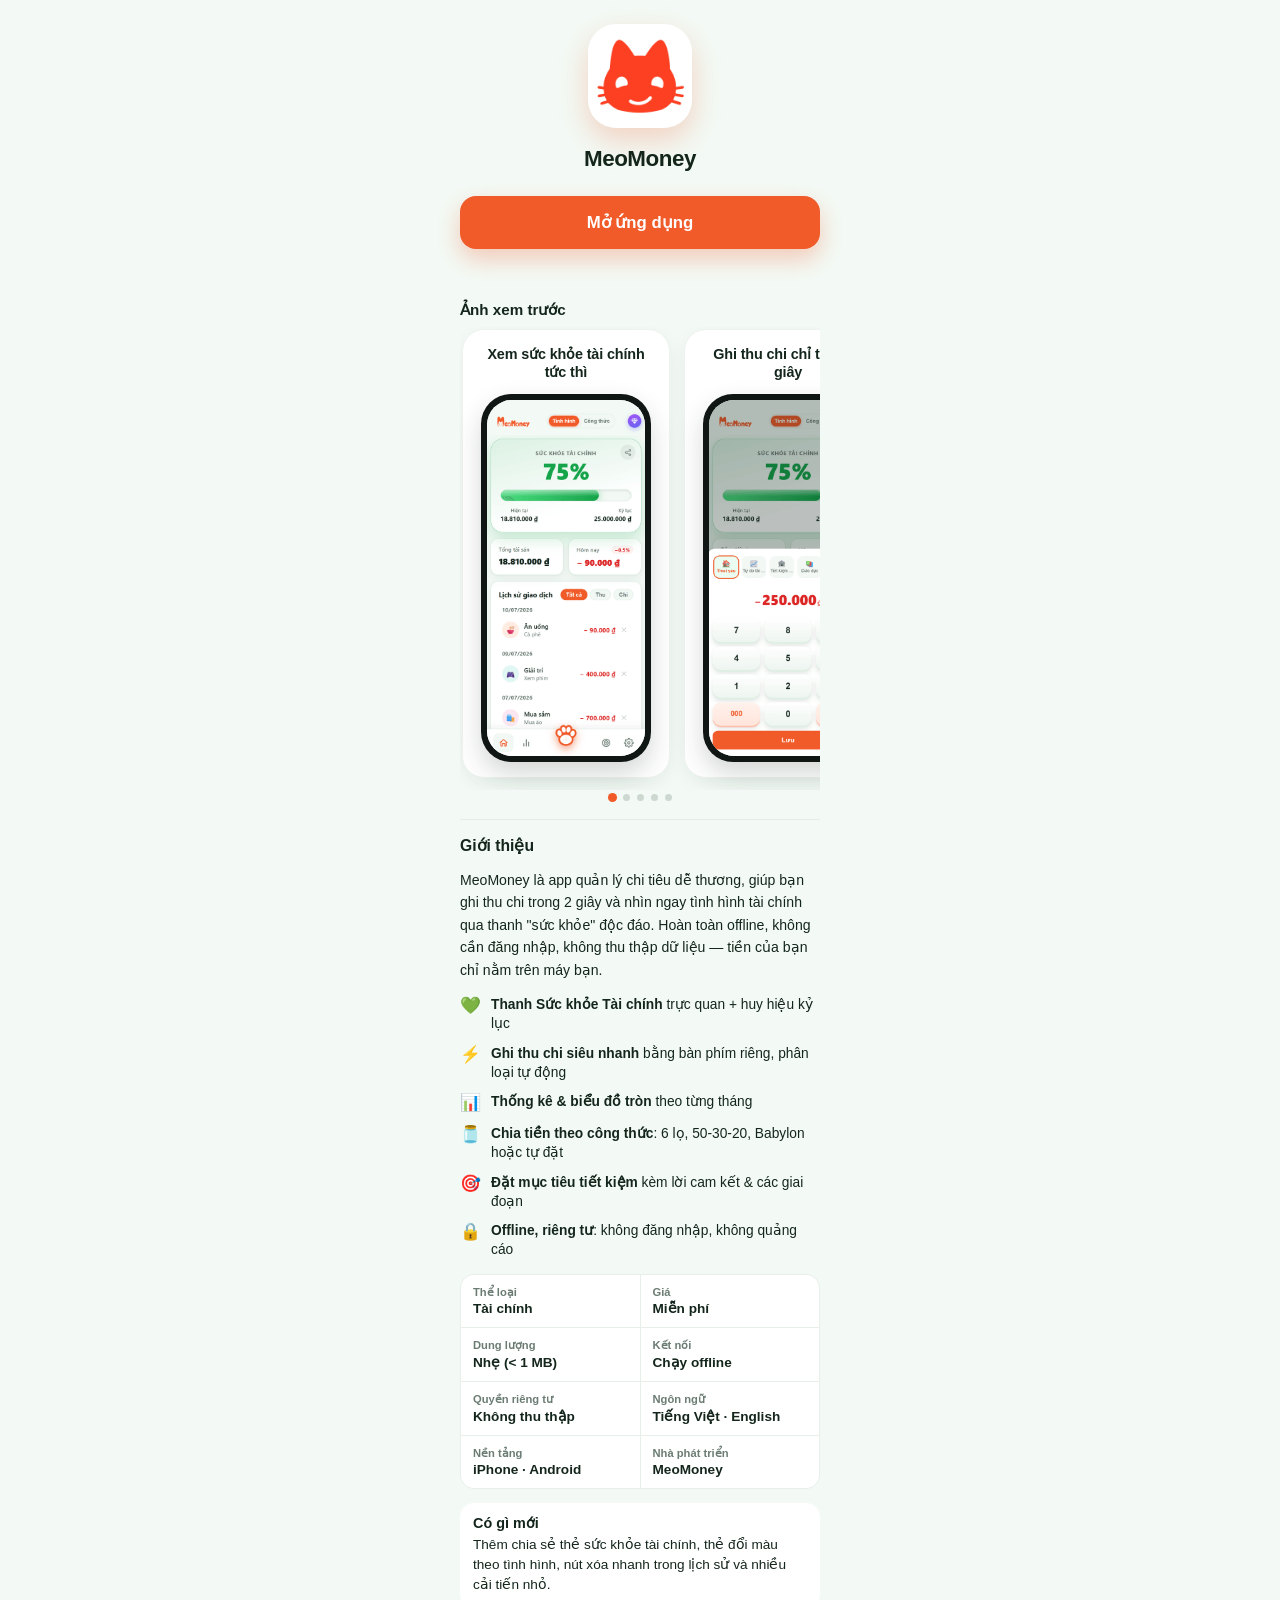
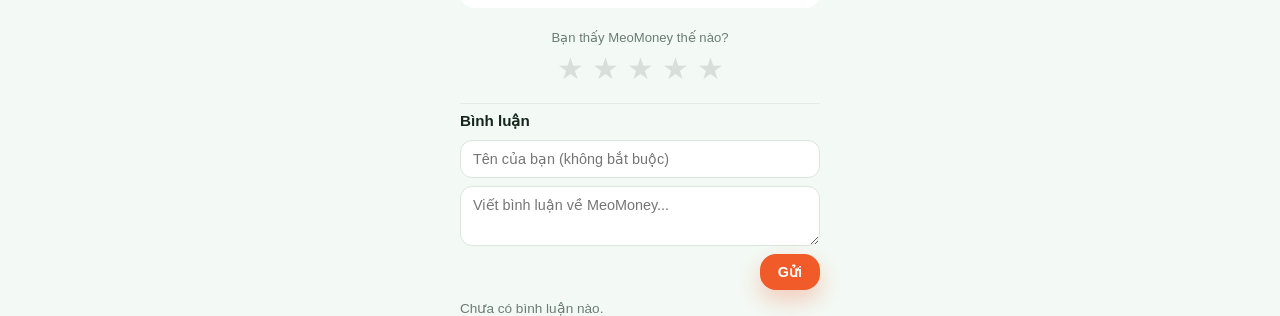
==== commit 9b9d03a3: "Store: fix preview-gallery swipe + add tappable dot navigation Swiping to change preview images fail" ====
--- a/store.html
+++ b/store.html
@@ -216,14 +216,21 @@
     margin-bottom: 8px;
   }
   .shots {
+    position: relative;
     display: flex;
     gap: 14px;
     overflow-x: auto;
     scroll-snap-type: x mandatory;
     padding: 2px 2px 12px;
     scrollbar-width: none;
+    touch-action: pan-x pan-y;
+    -webkit-overflow-scrolling: touch;
+    overscroll-behavior-x: contain;
   }
   .shots::-webkit-scrollbar { display: none; }
+  .dots { display: flex; justify-content: center; gap: 7px; margin-top: 4px; }
+  .dot { width: 7px; height: 7px; border-radius: 50%; border: none; background: #cdd8d1; padding: 0; cursor: pointer; transition: background 0.2s, transform 0.2s; }
+  .dot.active { background: var(--primary); transform: scale(1.3); }
   .shot {
     flex: 0 0 auto;
     width: 208px;
@@ -262,7 +269,7 @@
     overflow: hidden;
     background: var(--bg);
   }
-  .screen img { width: 100%; height: 100%; object-fit: cover; object-position: top center; display: block; }
+  .screen img { width: 100%; height: 100%; object-fit: cover; object-position: top center; display: block; pointer-events: none; -webkit-user-drag: none; user-select: none; }
 
   /* ---- Giới thiệu + thông tin ứng dụng (kiểu Google Play / App Store) ---- */
   .about {
@@ -399,6 +406,7 @@
         <div class="phone"><div class="screen"><img src="store-previews/5-goals.png" alt="Mục tiêu tiết kiệm" loading="lazy" /></div></div>
       </div>
     </div>
+    <div class="dots" id="shotDots"></div>
   </div>
 
   <div class="about">
@@ -489,6 +497,36 @@
   const closeOverlay = document.getElementById("closeOverlay");
   const tutorialVideo = document.getElementById("tutorialVideo");
   const videoPlaceholder = document.getElementById("videoPlaceholder");
+
+  // Chấm tròn chuyển ảnh xem trước: bấm để chuyển, và tự sáng theo ảnh đang xem
+  (function initShotDots() {
+    const shotsEl = document.querySelector(".shots");
+    const shotEls = Array.from(document.querySelectorAll(".shot"));
+    const dotsEl = document.getElementById("shotDots");
+    if (!shotsEl || !dotsEl || !shotEls.length) return;
+    shotEls.forEach((shot, i) => {
+      const dot = document.createElement("button");
+      dot.type = "button";
+      dot.className = "dot" + (i === 0 ? " active" : "");
+      dot.setAttribute("aria-label", "Ảnh " + (i + 1));
+      dot.addEventListener("click", () => {
+        const target = shotsEl.scrollLeft + (shot.getBoundingClientRect().left - shotsEl.getBoundingClientRect().left) - (shotsEl.clientWidth - shot.clientWidth) / 2;
+        shotsEl.scrollTo({ left: target, behavior: "smooth" });
+      });
+      dotsEl.appendChild(dot);
+    });
+    const dots = Array.from(dotsEl.children);
+    shotsEl.addEventListener("scroll", () => {
+      const center = shotsEl.scrollLeft + shotsEl.clientWidth / 2;
+      let best = 0, bestDist = Infinity;
+      shotEls.forEach((shot, i) => {
+        const c = shot.offsetLeft + shot.clientWidth / 2;
+        const dist = Math.abs(c - center);
+        if (dist < bestDist) { bestDist = dist; best = i; }
+      });
+      dots.forEach((d, i) => d.classList.toggle("active", i === best));
+    }, { passive: true });
+  })();
 
   const DEVICE_ID_KEY = "sotuchi.deviceId";
   function getDeviceId() {
